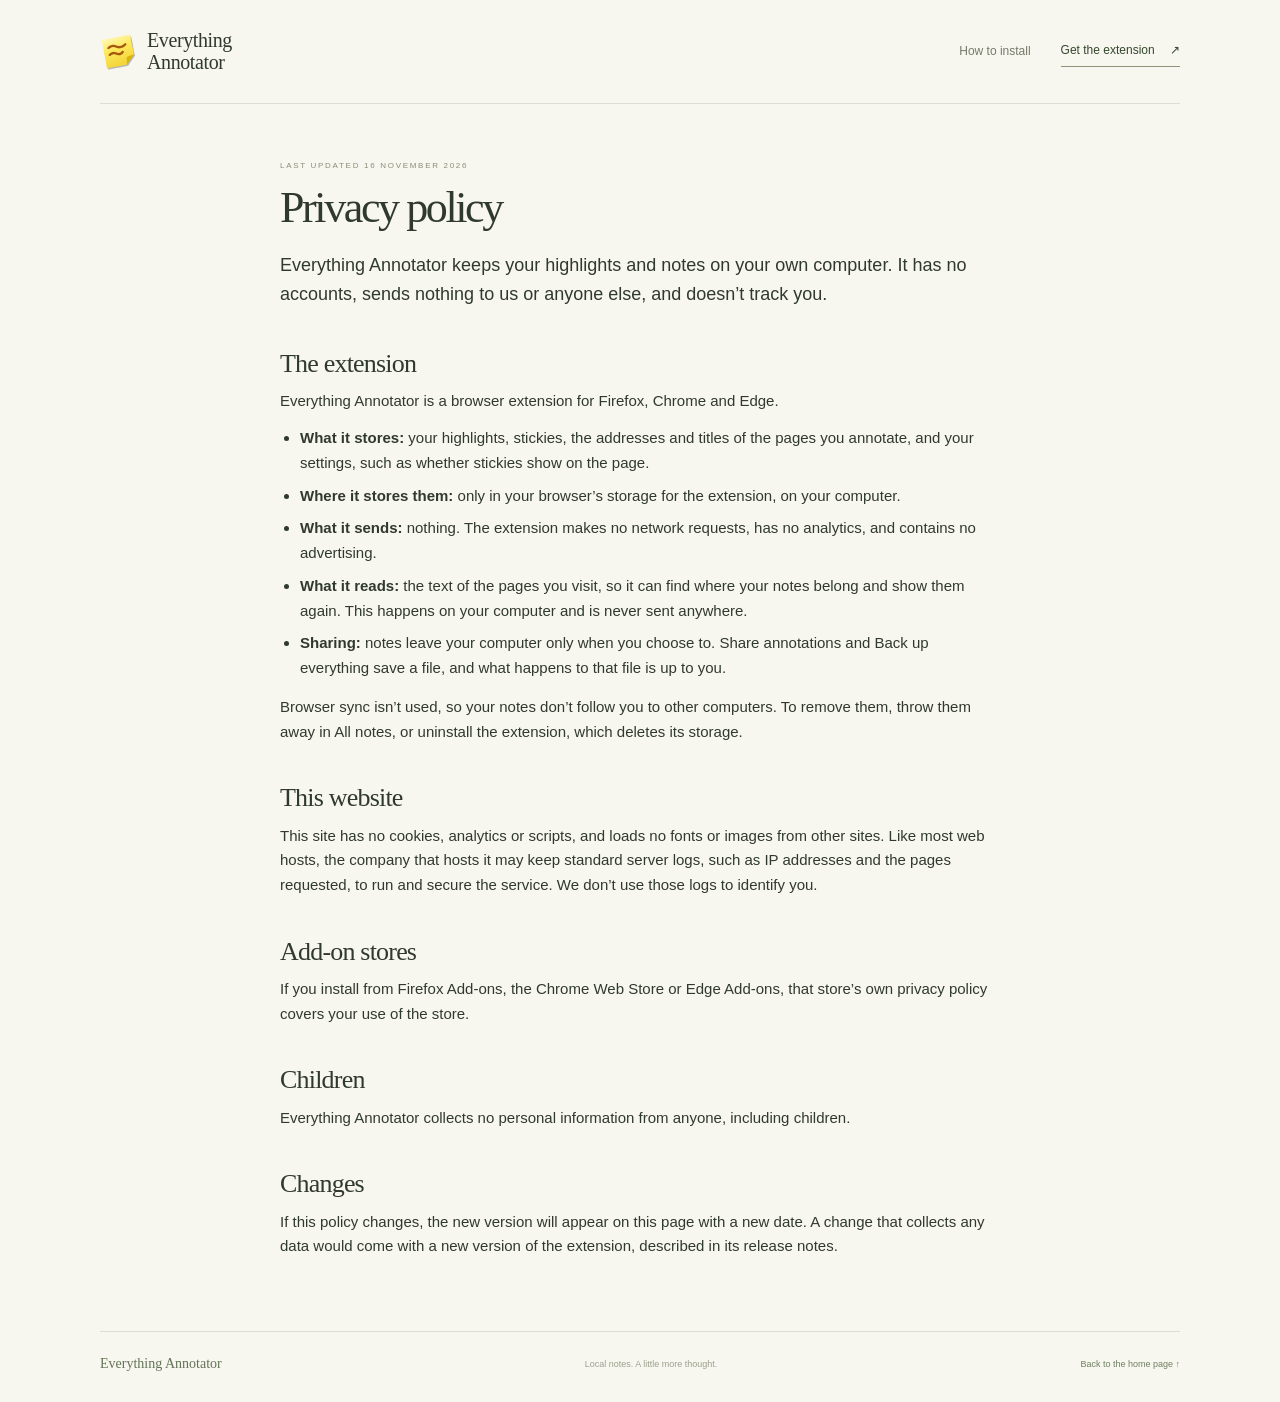
==== privacy.html @ 0d468240 "Everything Annotator website Co-Authored-By: Claude Opus 5.5 <noreply@anthropic.com>" ====
<!doctype html>
<html lang="en">
<head>
  <meta charset="utf-8">
  <meta name="viewport" content="width=device-width, initial-scale=1">
  <meta name="theme-color" content="#344232">
  <meta name="description" content="How Everything Annotator and this website handle your data. In short: your notes stay on your computer.">
  <title>Privacy policy · Everything Annotator</title>
  <link rel="icon" href="assets/icon.png">
  <link rel="stylesheet" href="styles.css">
</head>
<body>
  <header class="site-header wrap">
    <a class="brand" href="./" aria-label="Everything Annotator home"><img src="assets/icon.png" width="36" height="36" alt=""><span>Everything<br><strong>Annotator</strong></span></a>
    <nav aria-label="Main navigation"><a href="./#install">How to install</a><a class="nav-download" href="./#downloads">Get the extension <span aria-hidden="true">↗</span></a></nav>
  </header>
  <main class="policy wrap">
    <span class="eyebrow">LAST UPDATED 16 NOVEMBER 2026</span>
    <h1>Privacy policy</h1>
    <p class="policy-lead">Everything Annotator keeps your highlights and notes on your own computer. It has no accounts, sends nothing to us or anyone else, and doesn’t track you.</p>

    <h2>The extension</h2>
    <p>Everything Annotator is a browser extension for Firefox, Chrome and Edge.</p>
    <ul>
      <li><strong>What it stores:</strong> your highlights, stickies, the addresses and titles of the pages you annotate, and your settings, such as whether stickies show on the page.</li>
      <li><strong>Where it stores them:</strong> only in your browser’s storage for the extension, on your computer.</li>
      <li><strong>What it sends:</strong> nothing. The extension makes no network requests, has no analytics, and contains no advertising.</li>
      <li><strong>What it reads:</strong> the text of the pages you visit, so it can find where your notes belong and show them again. This happens on your computer and is never sent anywhere.</li>
      <li><strong>Sharing:</strong> notes leave your computer only when you choose to. Share annotations and Back up everything save a file, and what happens to that file is up to you.</li>
    </ul>
    <p>Browser sync isn’t used, so your notes don’t follow you to other computers. To remove them, throw them away in All notes, or uninstall the extension, which deletes its storage.</p>

    <h2>This website</h2>
    <p>This site has no cookies, analytics or scripts, and loads no fonts or images from other sites. Like most web hosts, the company that hosts it may keep standard server logs, such as IP addresses and the pages requested, to run and secure the service. We don’t use those logs to identify you.</p>

    <h2>Add-on stores</h2>
    <p>If you install from Firefox Add-ons, the Chrome Web Store or Edge Add-ons, that store’s own privacy policy covers your use of the store.</p>

    <h2>Children</h2>
    <p>Everything Annotator collects no personal information from anyone, including children.</p>

    <h2>Changes</h2>
    <p>If this policy changes, the new version will appear on this page with a new date. A change that collects any data would come with a new version of the extension, described in its release notes.</p>
  </main>
  <footer class="site-footer wrap"><span>Everything Annotator</span><span>Local notes. A little more thought.</span><a href="./">Back to the home page ↑</a></footer>
</body>
</html>
---- styles.css ----
:root{--ink:#303a2c;--muted:#79806d;--paper:#f7f6ef;--line:#dcded1;--accent:#a34e30;--serif:Georgia,'Times New Roman',serif}
*{box-sizing:border-box}html{scroll-behavior:smooth;scroll-padding-top:24px}body{margin:0;background:var(--paper);color:var(--ink);font:14px/1.6 -apple-system,BlinkMacSystemFont,'Segoe UI',sans-serif;-webkit-font-smoothing:antialiased}a{color:inherit;text-decoration:none}button{font:inherit}img{max-width:100%;height:auto}a:focus-visible{outline:3px solid #bd6e47;outline-offset:5px}.wrap{width:min(1080px,calc(100% - 80px));margin-left:auto;margin-right:auto}.site-header{height:104px;border-bottom:1px solid var(--line);display:flex;align-items:center;justify-content:space-between;gap:20px}.brand{display:flex;align-items:center;gap:10px;font:20px/1.08 var(--serif);letter-spacing:-.4px}.brand strong{font-weight:normal}.brand img{transform:rotate(-7deg);width:37px;height:37px}.site-header nav{display:flex;gap:30px;align-items:center;font-size:12px;color:#747b68}.nav-download{border-bottom:1px solid #8c947b;padding:5px 0;color:#35472e}.nav-download span{margin-left:12px}.hero{display:grid;grid-template-columns:minmax(0,1.5fr) minmax(260px,1fr);gap:65px;align-items:center;padding-top:55px;padding-bottom:70px}.release-pill{display:inline-flex;align-items:center;gap:8px;font-size:8px;letter-spacing:1.3px;color:#647052;background:#e9eddf;border:1px solid #dce3cb;border-radius:20px;padding:7px 12px}.release-pill>span{width:5px;height:5px;border-radius:50%;background:#76865d}h1{font:normal clamp(42px,4.7vw,61px)/1.14 var(--serif);letter-spacing:-2.4px;margin:25px 0 21px}h1 em{font-weight:normal;color:#a05433;position:relative;white-space:nowrap}h1 em:after{content:'';position:absolute;left:0;right:0;bottom:4px;height:9px;z-index:-1;background:#e3d193b0;transform:rotate(-2deg)}.intro{font-size:14px;line-height:1.9;color:var(--muted);margin:0 0 28px}.button{display:inline-flex;align-items:center;justify-content:space-between;gap:25px;min-height:46px;border-radius:4px;padding:12px 19px;border:1px solid #cdd2be;font-size:12px;font-weight:500;transition:background .15s,transform .15s}.button:hover{transform:translateY(-1px)}.button>span{font-size:18px;line-height:1}.primary{background:var(--accent);color:#fff8e9;border-color:var(--accent);box-shadow:0 3px 5px #56230e12}.primary:hover{background:#8f4126}.compatibility{font-size:10px;color:#969b89;margin:12px 0 0}.hero-details{display:flex;flex-direction:column;gap:7px;margin-top:35px;color:#7b846d;font-size:10px}.hero-details i{font-style:normal;color:#758963;margin-right:7px}.preview{position:relative;margin:0;padding:0 14px 0 0;text-align:center;max-width:320px;justify-self:center}.preview-label{font-size:7px;letter-spacing:1.35px;color:#7b856f;margin:0 0 16px;white-space:nowrap}.preview-label span{font-size:5px;color:#a1ad8b;margin-right:6px}.preview-frame{width:235px;display:block;margin:auto;transform:rotate(2deg);border-radius:2px;box-shadow:9px 14px 25px #4c3a2526;overflow:hidden}.preview-frame img{display:block;width:100%}.preview figcaption{font:italic 13px var(--serif);color:#7d866c;margin-top:22px;transform:rotate(-2deg);white-space:nowrap}.preview figcaption>span{position:absolute;right:-17px;top:-10px;font:28px var(--serif);transform:rotate(25deg)}.section-heading{display:flex;align-items:flex-end;justify-content:space-between;gap:20px;margin-bottom:24px}.eyebrow{font-size:8px;font-weight:500;letter-spacing:1.7px;color:#879077}h2{font:normal 32px/1.2 var(--serif);letter-spacing:-.8px;margin:10px 0 0}.version-tag{font-size:9px;letter-spacing:.4px;color:#8c947e;margin-bottom:5px}.download-grid{display:grid;grid-template-columns:1fr 1fr;gap:22px}.download-card{padding:27px 30px 22px;border:1px solid #d9ddce;border-radius:5px;display:flex;flex-direction:column}.firefox{background:#344232;color:#f5f2e3;border-color:#344232}.chromium{background:#efefe5}.card-top{display:flex;align-items:center;justify-content:space-between;margin-bottom:20px}.browser-monogram{font:italic 23px var(--serif);width:42px;height:42px;display:grid;place-items:center;border:1px solid #ffffff36;border-radius:50%;background:#ffffff07;color:#e4d8a8}.chromium .browser-monogram{border-color:#9aa98a50;color:#647651;background:#dfe6d7}.file-tag{font-size:8px;letter-spacing:1px;color:#bec6ab;border:1px solid #ffffff22;border-radius:3px;padding:2px 6px}.chromium .file-tag{border-color:#cdd1c0;color:#8a927b}.download-card h3{font:normal 28px/1.2 var(--serif);margin:0 0 11px;letter-spacing:-.6px}.download-card>p{color:#bfc8b3;font-size:12px;line-height:1.8;margin:0 0 24px;max-width:330px;flex:1}.chromium>p{color:#7b856c}.download-link{display:flex;width:100%;background:#e8ddb1;border-color:#e8ddb1;color:#38432c}.download-link:hover{background:#eee4c4}.chromium .download-link{background:#f9f8ee;border-color:#c8ceba;color:#4d5c3f}.chromium .download-link:hover{background:#fffef7}.card-meta{display:flex;justify-content:space-between;gap:12px;margin-top:14px;font-size:9px;color:#a5b195}.chromium .card-meta{color:#909780}.fix-note{display:flex;align-items:center;gap:13px;border:1px solid var(--line);border-radius:4px;padding:14px 18px;margin-top:17px;background:#faf9f2}.fix-note p{margin:0;color:#7c846d;font-size:11px;line-height:1.8}.fix-note strong{color:#59674c;font-weight:500}.fix-check{display:grid;place-items:center;color:#76875f;background:#e8eddd;border-radius:50%;width:23px;height:23px;flex:none;font-size:12px}.installation{padding-top:62px;padding-bottom:40px}.install-grid{display:grid;grid-template-columns:1fr 1fr;gap:55px;border-top:1px solid var(--line);padding-top:24px}.step-label{font-size:9px;letter-spacing:1px;color:#8c957b}.install-grid ol{padding-left:17px;margin:16px 0 0;color:#808872;font-size:12px;line-height:1.9}.install-grid li{padding-left:5px;margin-bottom:9px}.install-grid li::marker{color:#9aa28d;font-size:10px}.install-grid strong{font-weight:500;color:#526346}code{font:10px/1.5 monospace;color:#6b755d;overflow-wrap:anywhere;background:#eeefe5;padding:2px 3px;border-radius:2px}.update-tip{font-size:11px;color:#8a917e;line-height:1.8;margin:22px 0 0;border-top:1px solid var(--line);padding-top:20px}.update-tip strong{font-weight:500;color:#667259}.small-print{display:grid;grid-template-columns:1fr 1fr;gap:45px;padding:25px 28px 29px;background:#ebece0;border:1px solid #e0e2d2;border-radius:4px;margin-top:5px;margin-bottom:45px}.small-print h2{font-size:26px}.small-print p{font-size:11px;line-height:1.9;color:#79836a;margin:0;align-self:center}.small-print strong{color:#5c6e4b;font-weight:500}.site-footer{display:flex;align-items:center;justify-content:space-between;flex-wrap:wrap;gap:13px;padding:24px 0 30px;border-top:1px solid var(--line);font-size:9px;color:#9ba28f}.site-footer>span:first-child{font:14px var(--serif);color:#637456}.site-footer>a{color:#6f7f61}
@media(max-width:900px){.wrap{width:calc(100% - 48px)}.hero{gap:25px;grid-template-columns:minmax(0,1.4fr) minmax(200px,1fr)}.preview-frame{width:205px}h1{font-size:46px}.intro{font-size:12px}.download-card{padding:24px}.install-grid{gap:28px}.hero-details{margin-top:26px}.preview figcaption{font-size:11px}}
@media(max-width:640px){.wrap{width:calc(100% - 40px)}.site-header{height:85px}.brand{font-size:17px}.brand img{width:32px;height:32px}.site-header nav{gap:0;font-size:10px}.site-header nav>a:first-child{display:none}.nav-download span{margin-left:7px}.hero{padding-top:35px;padding-bottom:42px;display:block}.hero-copy{max-width:450px}h1{font-size:clamp(39px,10.5vw,54px);letter-spacing:-1.7px;margin-top:22px}.intro{font-size:12px;line-height:1.9}.hero-details{flex-direction:row;flex-wrap:wrap;gap:5px 15px;font-size:9px;margin-top:24px}.preview{max-width:100%;margin:34px auto 0;padding:0}.preview-label{font-size:7px}.preview-frame{width:210px}.preview figcaption{font-size:12px;width:max-content;margin:21px auto 0;position:relative}.preview figcaption>span{right:-25px}.section-heading{gap:14px;align-items:flex-start;margin-bottom:20px}h2{font-size:28px}.version-tag{font-size:8px;max-width:70px;text-align:right;line-height:1.7;margin-top:18px}.download-grid{grid-template-columns:1fr;gap:16px}.download-card{padding:25px}.download-card h3{font-size:29px}.card-top{margin-bottom:19px}.card-meta{font-size:9px}.fix-note{align-items:flex-start;padding:15px 14px;gap:11px}.fix-check{margin-top:1px}.fix-note p{font-size:10px}.installation{padding-top:40px;padding-bottom:30px}.install-grid{grid-template-columns:1fr;gap:24px;padding-top:20px}.install-grid ol{font-size:12px;margin-top:12px}.step-label{font-size:8px}.update-tip{font-size:10px}.small-print{grid-template-columns:1fr;gap:17px;padding:22px;margin-bottom:30px}.small-print h2{font-size:26px}.small-print p{font-size:11px}.site-footer{font-size:9px;row-gap:15px}.site-footer>span:nth-child(2){display:none}.desktop{display:none}}
@media(prefers-reduced-motion:reduce){html{scroll-behavior:auto}*{transition:none!important}}
.real-page{margin-top:24px;margin-bottom:56px}.real-page figure{margin:0}.real-page img{display:block;width:100%;height:auto;border:1px solid var(--line);border-radius:10px;box-shadow:0 18px 40px -24px rgba(48,58,44,.45)}.real-page figcaption{margin-top:10px;font-size:12px;color:var(--muted)}.real-page figcaption a{color:inherit}
.policy{max-width:720px;margin-top:48px;margin-bottom:72px}.policy h1{margin:10px 0 18px;font:400 44px/1.1 var(--serif)}.policy h2{margin:38px 0 10px;font:400 26px/1.2 var(--serif)}.policy p,.policy li{font-size:15px;line-height:1.65}.policy p{margin:0 0 12px}.policy ul{margin:0 0 14px;padding-left:20px}.policy li{margin:0 0 8px}.policy-lead{font-size:18px!important;color:var(--ink)}.site-footer .footer-links{display:flex;gap:18px}
@media(max-width:640px){.policy{margin-top:28px}.policy h1{font-size:34px}}
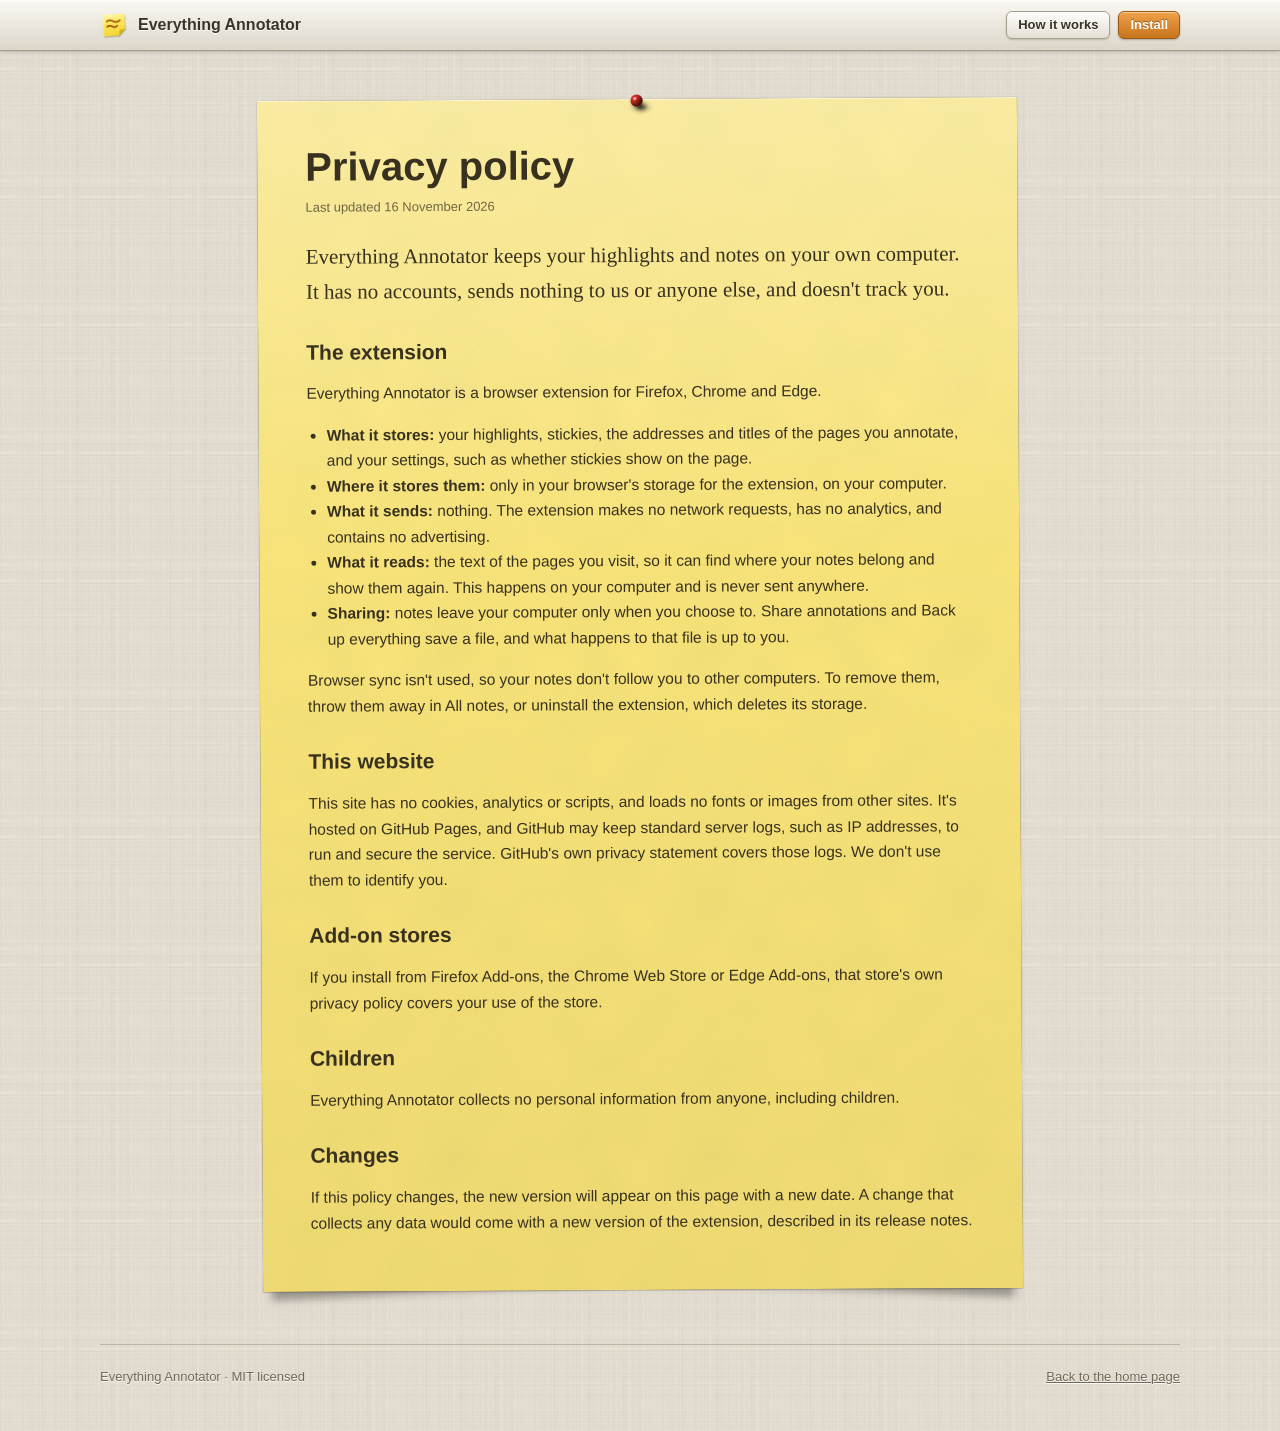
==== commit e25e228e: "Redesign the site in the extension's own style Co-Authored-By: Claude Opus 5.5 <noreply@anthropic.co" ====
--- a/privacy.html
+++ b/privacy.html
@@ -3,45 +3,58 @@
 <head>
   <meta charset="utf-8">
   <meta name="viewport" content="width=device-width, initial-scale=1">
-  <meta name="theme-color" content="#344232">
+  <title>Privacy policy · Everything Annotator</title>
   <meta name="description" content="How Everything Annotator and this website handle your data. In short: your notes stay on your computer.">
-  <title>Privacy policy · Everything Annotator</title>
-  <link rel="icon" href="assets/icon.png">
-  <link rel="stylesheet" href="styles.css">
+  <link rel="icon" href="assets/favicon.png">
+  <link rel="stylesheet" href="style.css">
 </head>
 <body>
-  <header class="site-header wrap">
-    <a class="brand" href="./" aria-label="Everything Annotator home"><img src="assets/icon.png" width="36" height="36" alt=""><span>Everything<br><strong>Annotator</strong></span></a>
-    <nav aria-label="Main navigation"><a href="./#install">How to install</a><a class="nav-download" href="./#downloads">Get the extension <span aria-hidden="true">↗</span></a></nav>
+  <header class="toolbar">
+    <div class="wrap">
+      <a class="brand" href="./"><img src="assets/icon.png" width="28" height="28" alt="">Everything Annotator</a>
+      <nav aria-label="Main">
+        <a class="btn small" href="./#how">How it works</a>
+        <a class="btn small primary" href="./#install">Install</a>
+      </nav>
+    </div>
   </header>
-  <main class="policy wrap">
-    <span class="eyebrow">LAST UPDATED 16 NOVEMBER 2026</span>
-    <h1>Privacy policy</h1>
-    <p class="policy-lead">Everything Annotator keeps your highlights and notes on your own computer. It has no accounts, sends nothing to us or anyone else, and doesn’t track you.</p>
 
-    <h2>The extension</h2>
-    <p>Everything Annotator is a browser extension for Firefox, Chrome and Edge.</p>
-    <ul>
-      <li><strong>What it stores:</strong> your highlights, stickies, the addresses and titles of the pages you annotate, and your settings, such as whether stickies show on the page.</li>
-      <li><strong>Where it stores them:</strong> only in your browser’s storage for the extension, on your computer.</li>
-      <li><strong>What it sends:</strong> nothing. The extension makes no network requests, has no analytics, and contains no advertising.</li>
-      <li><strong>What it reads:</strong> the text of the pages you visit, so it can find where your notes belong and show them again. This happens on your computer and is never sent anywhere.</li>
-      <li><strong>Sharing:</strong> notes leave your computer only when you choose to. Share annotations and Back up everything save a file, and what happens to that file is up to you.</li>
-    </ul>
-    <p>Browser sync isn’t used, so your notes don’t follow you to other computers. To remove them, throw them away in All notes, or uninstall the extension, which deletes its storage.</p>
+  <main class="wrap">
+    <article class="sticky policy yellow" style="--tilt: -.3deg"><span class="pin red" style="--pin-x: 50%"></span><div class="paper">
+      <h1>Privacy policy</h1>
+      <p class="updated">Last updated 16 November 2026</p>
+      <p class="policy-lead">Everything Annotator keeps your highlights and notes on your own computer. It has no accounts, sends nothing to us or anyone else, and doesn't track you.</p>
 
-    <h2>This website</h2>
-    <p>This site has no cookies, analytics or scripts, and loads no fonts or images from other sites. Like most web hosts, the company that hosts it may keep standard server logs, such as IP addresses and the pages requested, to run and secure the service. We don’t use those logs to identify you.</p>
+      <h2>The extension</h2>
+      <p>Everything Annotator is a browser extension for Firefox, Chrome and Edge.</p>
+      <ul>
+        <li><strong>What it stores:</strong> your highlights, stickies, the addresses and titles of the pages you annotate, and your settings, such as whether stickies show on the page.</li>
+        <li><strong>Where it stores them:</strong> only in your browser's storage for the extension, on your computer.</li>
+        <li><strong>What it sends:</strong> nothing. The extension makes no network requests, has no analytics, and contains no advertising.</li>
+        <li><strong>What it reads:</strong> the text of the pages you visit, so it can find where your notes belong and show them again. This happens on your computer and is never sent anywhere.</li>
+        <li><strong>Sharing:</strong> notes leave your computer only when you choose to. Share annotations and Back up everything save a file, and what happens to that file is up to you.</li>
+      </ul>
+      <p>Browser sync isn't used, so your notes don't follow you to other computers. To remove them, throw them away in All notes, or uninstall the extension, which deletes its storage.</p>
 
-    <h2>Add-on stores</h2>
-    <p>If you install from Firefox Add-ons, the Chrome Web Store or Edge Add-ons, that store’s own privacy policy covers your use of the store.</p>
+      <h2>This website</h2>
+      <p>This site has no cookies, analytics or scripts, and loads no fonts or images from other sites. It's hosted on GitHub Pages, and GitHub may keep standard server logs, such as IP addresses, to run and secure the service. GitHub's own privacy statement covers those logs. We don't use them to identify you.</p>
 
-    <h2>Children</h2>
-    <p>Everything Annotator collects no personal information from anyone, including children.</p>
+      <h2>Add-on stores</h2>
+      <p>If you install from Firefox Add-ons, the Chrome Web Store or Edge Add-ons, that store's own privacy policy covers your use of the store.</p>
 
-    <h2>Changes</h2>
-    <p>If this policy changes, the new version will appear on this page with a new date. A change that collects any data would come with a new version of the extension, described in its release notes.</p>
+      <h2>Children</h2>
+      <p>Everything Annotator collects no personal information from anyone, including children.</p>
+
+      <h2>Changes</h2>
+      <p>If this policy changes, the new version will appear on this page with a new date. A change that collects any data would come with a new version of the extension, described in its release notes.</p>
+    </div></article>
   </main>
-  <footer class="site-footer wrap"><span>Everything Annotator</span><span>Local notes. A little more thought.</span><a href="./">Back to the home page ↑</a></footer>
+
+  <footer>
+    <div class="wrap">
+      <span>Everything Annotator · MIT licensed</span>
+      <a href="./">Back to the home page</a>
+    </div>
+  </footer>
 </body>
 </html>
--- a/style.css
+++ b/style.css
@@ -0,0 +1,217 @@
+/* Everything Annotator's website, in the extension's own clean skeuomorphic style:
+   woven linen, letterpress type, bevelled controls, pinned stickies and torn paper.
+   Layout: one centred column of sections, each a different object on the linen. */
+
+:root {
+  --linen: url(assets/linen.webp);
+  --linen-color: #e2dcd0;
+  --ink: #3a3428;
+  --muted: #6f6758;
+  --press: 0 1px 0 rgba(255, 255, 255, .85);
+  --bar: linear-gradient(#fbf9f4, #dcd6c9);
+  --edge: #a59c8b;
+  --shine: rgba(255, 255, 255, .9);
+  --btn: linear-gradient(#fefdfb, #e5e0d5);
+  --btn-down: linear-gradient(#d9d3c7, #e8e3d9);
+  --group: rgba(255, 255, 255, .62);
+  --group-edge: rgba(90, 80, 60, .28);
+  --accent: #b5661a;
+  --note-ink: #38311f;
+  --sans: "Helvetica Neue", Helvetica, Arial, sans-serif;
+  --hand: "Noteworthy", "Bradley Hand", "Segoe Print", "Ink Free", "Comic Sans MS", cursive;
+  color-scheme: light;
+}
+@media (prefers-color-scheme: dark) {
+  :root {
+    --linen: url(assets/linen-dark.webp);
+    --linen-color: #3a3a3d;
+    --ink: #f1f0ec;
+    --muted: #bdbab2;
+    --press: 0 -1px 0 rgba(0, 0, 0, .75);
+    --bar: linear-gradient(#5a5a5e, #333336);
+    --edge: #151516;
+    --shine: rgba(255, 255, 255, .22);
+    --btn: linear-gradient(#67676b, #434346);
+    --btn-down: linear-gradient(#333336, #47474a);
+    --group: rgba(255, 255, 255, .07);
+    --group-edge: rgba(0, 0, 0, .55);
+    --accent: #f0a454;
+    color-scheme: dark;
+  }
+}
+
+* { box-sizing: border-box; }
+html { scroll-behavior: smooth; scroll-padding-top: 64px; }
+body {
+  margin: 0; color: var(--ink); font: 16px/1.55 var(--sans);
+  background: var(--linen-color) var(--linen) 0 0 / 128px;
+}
+img { display: block; max-width: 100%; height: auto; }
+a { color: var(--accent); }
+:focus-visible { outline: 2px solid #4a90d9; outline-offset: 2px; }
+
+.wrap { width: min(1080px, calc(100% - 40px)); margin: 0 auto; }
+
+/* ---- Toolbar ---- */
+
+.toolbar {
+  position: sticky; top: 0; z-index: 10;
+  background: var(--bar); border-bottom: 1px solid var(--edge);
+  box-shadow: inset 0 1px 0 var(--shine), 0 1px 4px rgba(0, 0, 0, .22);
+}
+.toolbar .wrap { display: flex; align-items: center; gap: 16px; height: 50px; }
+.brand { display: flex; align-items: center; gap: 10px; color: var(--ink); text-decoration: none; font-weight: 700; text-shadow: var(--press); }
+.brand img { width: 28px; height: 28px; }
+.toolbar nav { display: flex; gap: 8px; margin-left: auto; }
+
+/* ---- Buttons ---- */
+
+.btn {
+  display: inline-flex; align-items: center; gap: 8px; padding: 7px 14px; border: 1px solid var(--edge); border-radius: 6px;
+  font: 700 14px/1.3 var(--sans); color: var(--ink); text-decoration: none; text-shadow: var(--press); cursor: pointer;
+  background: var(--btn); box-shadow: inset 0 1px 0 var(--shine), 0 1px 2px rgba(0, 0, 0, .18);
+}
+.btn:hover { filter: brightness(1.04); }
+.btn:active { background: var(--btn-down); box-shadow: inset 0 1px 3px rgba(0, 0, 0, .3); }
+.btn.small { padding: 5px 11px; font-size: 13px; }
+.btn.primary {
+  color: #fff; border-color: #9a5712; text-shadow: 0 -1px 0 rgba(0, 0, 0, .35);
+  background: linear-gradient(#eda24a, #c8741c); box-shadow: inset 0 1px 0 rgba(255, 255, 255, .45), 0 1px 2px rgba(0, 0, 0, .25);
+}
+.btn.primary:active { background: linear-gradient(#c8741c, #dc8d33); box-shadow: inset 0 1px 4px rgba(0, 0, 0, .35); }
+.btn .hint { font-weight: 400; opacity: .82; }
+
+/* ---- Hero ---- */
+
+.hero { display: grid; grid-template-columns: minmax(0, 5fr) minmax(0, 7fr); gap: 48px; align-items: center; padding: 64px 0 72px; }
+.hero h1 { margin: 0 0 16px; font: 700 clamp(38px, 5.4vw, 58px)/1.04 var(--sans); letter-spacing: -.02em; text-shadow: var(--press); text-wrap: balance; }
+.hero .lead { margin: 0 0 26px; max-width: 34ch; font-size: 19px; color: var(--muted); text-shadow: var(--press); }
+.ctas { display: flex; flex-wrap: wrap; gap: 10px; }
+.small-print { margin: 14px 0 0; font-size: 13px; color: var(--muted); text-shadow: var(--press); }
+
+/* ---- Window frames for screenshots ---- */
+
+.window {
+  position: relative; border: 1px solid rgba(0, 0, 0, .35); border-radius: 7px; overflow: hidden; background: #fff;
+  box-shadow: 0 2px 4px rgba(0, 0, 0, .14), 0 22px 46px -18px rgba(40, 30, 10, .55);
+}
+.window::before {
+  content: ""; display: block; height: 22px; border-bottom: 1px solid #a8a8a8;
+  background:
+    radial-gradient(circle at 14px 11px, #ff6159 5px, #e0443e 5.5px, transparent 6.5px),
+    radial-gradient(circle at 32px 11px, #ffbd2e 5px, #dea123 5.5px, transparent 6.5px),
+    radial-gradient(circle at 50px 11px, #28c941 5px, #1aab29 5.5px, transparent 6.5px),
+    linear-gradient(#ececec, #d1d1d1);
+}
+.hero-shot { position: relative; }
+.hero-shot .window { transform: rotate(.6deg); }
+
+/* ---- Stickies ---- */
+
+.yellow { --p: #fae470; --paper: url(assets/paper-yellow.webp); }
+.pink   { --p: #fab0c4; --paper: url(assets/paper-pink.webp); }
+.green  { --p: #bae69e; --paper: url(assets/paper-green.webp); }
+.blue   { --p: #a8d8f0; --paper: url(assets/paper-blue.webp); }
+.orange { --p: #fac484; --paper: url(assets/paper-orange.webp); }
+
+.sticky { position: relative; color: var(--note-ink); transform: rotate(var(--tilt, 0deg)); }
+.sticky > .paper {
+  position: relative; padding: 24px 20px 20px; border-radius: 1px;
+  background: linear-gradient(rgba(255, 255, 255, .3), rgba(255, 255, 255, 0) 38%, rgba(120, 90, 20, .07)), var(--p) var(--paper) 0 0 / 256px;
+  box-shadow: 0 0 1px rgba(0, 0, 0, .35), 0 1px 1px rgba(0, 0, 0, .14), inset 0 1px 0 rgba(255, 255, 255, .55);
+}
+/* Lifted corners: two angled shadows tucked behind the paper. */
+.sticky::before, .sticky::after {
+  content: ""; position: absolute; z-index: -1; bottom: 10px; width: 46%; height: 14px; box-shadow: 0 10px 9px rgba(0, 0, 0, .34);
+}
+.sticky::before { left: 8px; transform: rotate(-2.8deg); }
+.sticky::after { right: 8px; transform: rotate(2.8deg); }
+.pin { position: absolute; z-index: 1; top: -9px; left: var(--pin-x, 50%); width: 30px; height: 30px; margin-left: -13px; background: var(--pin) 0 0 / 100% 100%; }
+.pin.red { --pin: url(assets/pin-red.webp); }
+.pin.blue { --pin: url(assets/pin-blue.webp); }
+.pin.green { --pin: url(assets/pin-green.webp); }
+.pin.white { --pin: url(assets/pin-white.webp); }
+
+.hero-note { position: absolute; right: -14px; bottom: -34px; width: 190px; font: 18px/1.25 var(--hand); }
+.hero-note > .paper { padding: 22px 16px 16px; }
+
+/* ---- Sections ---- */
+
+section { padding: 56px 0; }
+.section-title { margin: 0 0 8px; font: 700 30px/1.15 var(--sans); text-shadow: var(--press); text-wrap: balance; }
+.section-lead { margin: 0 0 40px; max-width: 60ch; color: var(--muted); text-shadow: var(--press); }
+
+.board { display: grid; grid-template-columns: repeat(4, minmax(0, 1fr)); gap: 30px 26px; align-items: start; padding-top: 10px; }
+.board .sticky h3 { margin: 0 0 8px; font: 700 21px/1.2 var(--hand); }
+.board .sticky p { margin: 0; font-size: 14.5px; line-height: 1.5; }
+.board .sticky .clipping { margin-bottom: 20px; font-size: 13px; }
+
+/* A torn clipping, as in the sidebar. */
+.clipping {
+  position: relative; margin: 0 0 22px; padding: 7px 10px 4px; font: 13px/1.4 var(--sans); color: #4a4436;
+  background: #f3ede0 url(assets/paper-cream.webp) 0 0 / 256px; box-shadow: 0 -1px 1px rgba(0, 0, 0, .14);
+}
+.clipping::after { content: ""; position: absolute; left: 0; right: 0; top: calc(100% - 1px); height: 12px; background: url(assets/tear.webp) 0 0 / 512px 20px repeat-x; }
+
+/* ---- Gallery ---- */
+
+.gallery { display: grid; grid-template-columns: repeat(3, minmax(0, 1fr)); gap: 30px; align-items: start; }
+.gallery figure { margin: 0; }
+.gallery figcaption { margin-top: 14px; font-size: 14px; color: var(--muted); text-shadow: var(--press); }
+.gallery figcaption strong { display: block; color: var(--ink); font-size: 15px; }
+.toolbar-shot { padding: 18px; background: #fff; }
+
+/* ---- Grouped panel, for installing ---- */
+
+.group { border: 1px solid var(--group-edge); border-radius: 10px; background: var(--group); box-shadow: inset 0 1px 0 var(--shine), 0 1px 2px rgba(0, 0, 0, .1); }
+.install { display: grid; grid-template-columns: repeat(2, minmax(0, 1fr)); }
+.install > div { padding: 24px 26px; }
+.install > div + div { border-left: 1px solid var(--group-edge); }
+.install h3 { margin: 0 0 4px; font-size: 19px; text-shadow: var(--press); }
+.install .status { margin: 0 0 16px; font-size: 13px; color: var(--muted); }
+.install ol { margin: 18px 0 0; padding-left: 20px; }
+.install li { margin: 4px 0; }
+code { padding: 1px 5px; border-radius: 4px; background: rgba(60, 50, 30, .1); font: 13px/1.4 Menlo, Consolas, monospace; }
+@media (prefers-color-scheme: dark) { code { background: rgba(255, 255, 255, .1); } }
+
+/* ---- Privacy note ---- */
+
+.privacy-note { max-width: 820px; margin: 0 auto; font-size: 16px; }
+.privacy-note > .paper { display: grid; grid-template-columns: minmax(0, 1fr) auto; gap: 24px; align-items: center; padding: 26px 30px; }
+.privacy-note h2 { margin: 0 0 6px; font: 700 26px/1.2 var(--hand); }
+.privacy-note p { margin: 0; }
+
+/* ---- Footer ---- */
+
+footer { padding: 30px 0 44px; font-size: 13px; color: var(--muted); text-shadow: var(--press); }
+footer .wrap { display: flex; flex-wrap: wrap; justify-content: space-between; gap: 10px; border-top: 1px solid var(--group-edge); padding-top: 22px; }
+footer a { color: inherit; }
+
+/* ---- Privacy policy page ---- */
+
+.policy { max-width: 760px; margin: 48px auto 24px; font-size: 15.5px; }
+.policy > .paper { padding: 44px 48px 40px; }
+.policy h1 { margin: 0 0 8px; font: 700 40px/1.1 var(--sans); }
+.policy h2 { margin: 30px 0 8px; font: 700 21px/1.25 var(--sans); }
+.policy p, .policy li { line-height: 1.65; }
+.policy ul { padding-left: 20px; }
+.updated { margin: 0 0 22px; font-size: 13px; color: rgba(56, 49, 31, .7); }
+.policy-lead { font: 21px/1.4 var(--hand); }
+
+/* ---- Small screens ---- */
+
+@media (max-width: 900px) {
+  .hero { grid-template-columns: 1fr; gap: 56px; padding-top: 40px; }
+  .board { grid-template-columns: repeat(2, minmax(0, 1fr)); }
+  .gallery { grid-template-columns: 1fr; max-width: 560px; }
+}
+@media (max-width: 600px) {
+  .toolbar nav .btn:not(.primary) { display: none; }
+  .board { grid-template-columns: 1fr; }
+  .install { grid-template-columns: 1fr; }
+  .install > div + div { border-left: 0; border-top: 1px solid var(--group-edge); }
+  .privacy-note > .paper { grid-template-columns: 1fr; }
+  .hero-note { position: relative; right: auto; bottom: auto; margin: 26px 0 0 auto; }
+  .policy > .paper { padding: 34px 22px 28px; }
+}
+@media (prefers-reduced-motion: reduce) { html { scroll-behavior: auto; } }
